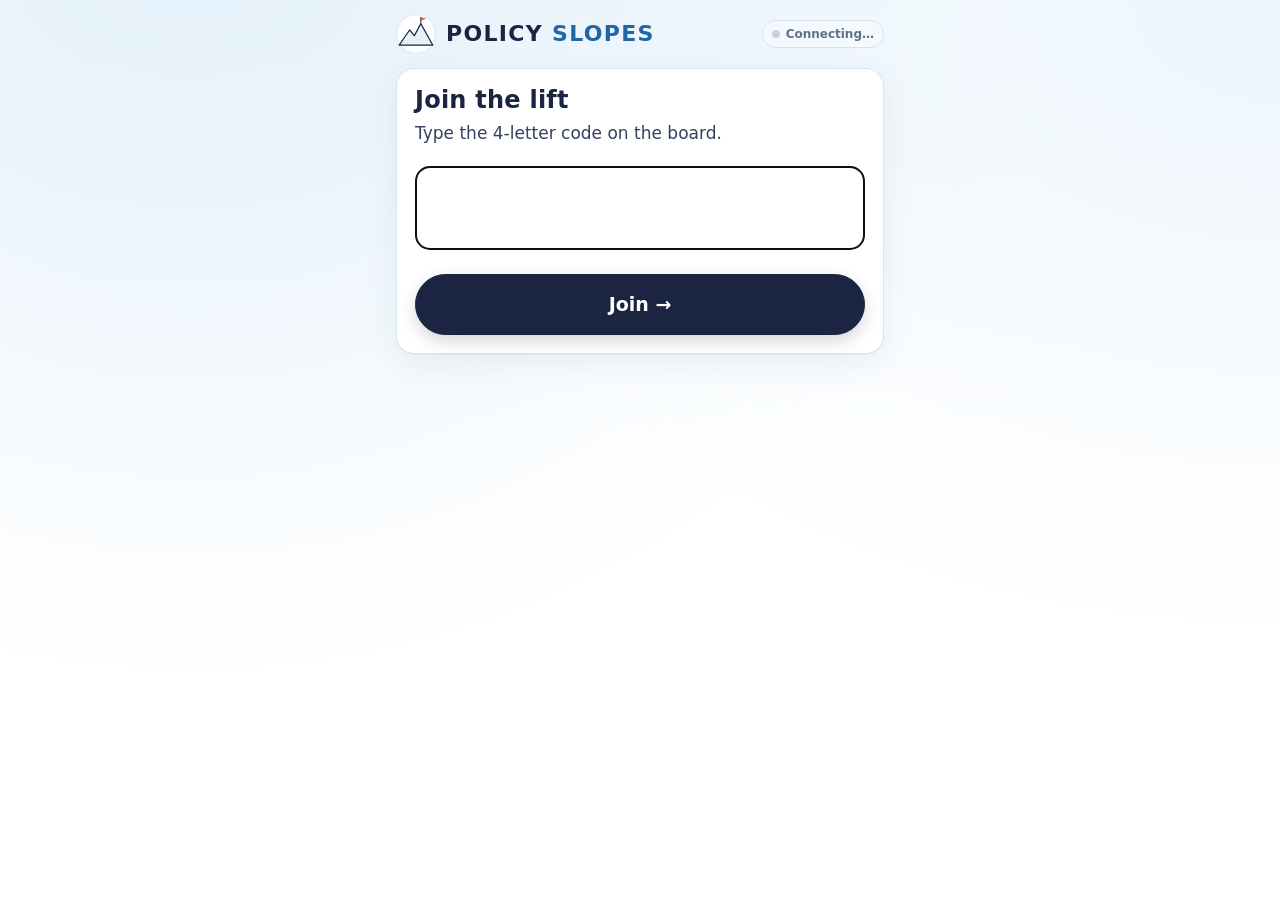
==== join.html @ b4858bbe "Add Policy Slopes: live phone version and group version - index.html: projector board (QR join, slop" ====
<!DOCTYPE html>
<html lang="en">
<head>
<meta charset="utf-8">
<meta name="viewport" content="width=device-width, initial-scale=1, viewport-fit=cover">
<meta name="theme-color" content="#F7FBFE">
<title>Policy Slopes Live: Join</title>
<link rel="stylesheet" href="css/styles.css">
<style>
body{font-size:17px}
.ph{max-width:520px;margin:0 auto;padding:max(14px,env(safe-area-inset-top)) 16px max(28px,env(safe-area-inset-bottom))}
.phtop{display:flex;align-items:center;gap:10px;margin-bottom:14px}
.phtop h1{font-size:22px;text-transform:uppercase;letter-spacing:.06em;line-height:1}
.phtop h1 span{color:var(--blue)}
.phtop .modebadge{margin-left:auto}
.modebadge{display:inline-flex;align-items:center;gap:6px;font-size:12px;font-weight:700;border-radius:999px;padding:4px 9px;background:var(--ice);border:1px solid var(--line);color:var(--muted)}
.modebadge i{width:8px;height:8px;border-radius:50%;background:#C9D3E0}
.modebadge.live i{background:var(--green)}.modebadge.demo i{background:var(--amber)}.modebadge.down i{background:var(--red)}
.pc{padding:18px}
.pc h2{font-size:24px;line-height:1.15;margin-bottom:6px}
.pc p{margin:4px 0 12px;color:var(--ink2)}
.codein{width:100%;font-size:40px;font-weight:800;letter-spacing:.3em;text-align:center;text-transform:uppercase;border:2px solid var(--line2);border-radius:14px;padding:10px;margin:8px 0 12px}
.nm{width:100%;border:1.5px solid var(--line2);border-radius:12px;padding:12px;font-size:18px;font-weight:700;margin:6px 0 12px}
.prev{display:flex;justify-content:center;margin:4px 0 10px}
.prev>div{width:150px;height:150px;border-radius:50%;background:radial-gradient(circle at 50% 40%,#fff,var(--frost));border:2px solid var(--line);display:flex;align-items:center;justify-content:center}
.kinds{grid-template-columns:repeat(5,minmax(0,1fr))}
.kinds button{aspect-ratio:1}
.kinds button svg{width:100%;height:auto}
.opts{margin:10px 0;font-size:14px}
.opts span.l{width:52px}
.chip{font-size:15px;padding:6px 12px}
.dot{width:34px;height:34px}
.bigbtn{width:100%;font-size:19px;padding:15px;margin-top:12px}
.center{text-align:center}
.biga{display:flex;justify-content:center;margin:10px 0}
.lifttitle{font-size:28px;font-weight:800;line-height:1.12;margin:8px 0 4px;text-wrap:balance}
.slopebox{margin:10px -6px 0;touch-action:manipulation}
.slopebox{padding-top:26px}
.slopebox svg{display:block;width:100%;height:auto;cursor:crosshair;overflow:visible}
.pbtns{display:grid;grid-template-columns:3fr 2fr;gap:8px;margin-top:10px}
.pbtns .btn{white-space:nowrap}
.pbtns .btn{font-size:18px;padding:14px}
.eyes{font-size:34px;font-weight:800;line-height:1.1;margin:8px 0}
.small{font-size:14px;color:var(--muted)}
@keyframes bob{0%,100%{transform:translateY(0)}50%{transform:translateY(-6px)}}
.bob{animation:bob 2.4s ease-in-out infinite}
@media (prefers-reduced-motion:reduce){.bob{animation:none}}
</style>
</head>
<body>
<div class="ph">
  <div class="phtop">
    <svg width="40" height="40" viewBox="0 0 100 100" aria-hidden="true"><circle cx="50" cy="50" r="48" fill="#fff" stroke="#D6E4F0" stroke-width="2"/><path d="M8 78 L34 40 L46 54 L62 24 L92 78 Z" fill="#E7F1F9" stroke="#1B2440" stroke-width="3" stroke-linejoin="round"/><path d="M62 24 V8" stroke="#1B2440" stroke-width="2.5"/><path d="M62 8 L76 12 L62 16 Z" fill="#E8524A"/></svg>
    <h1>Policy <span>Slopes</span></h1>
    <span class="modebadge" id="modeBadge"><i></i><span>Connecting…</span></span>
  </div>

  <section id="sCode" class="card pc hidden">
    <h2>Join the lift</h2>
    <p>Type the 4-letter code on the board.</p>
    <input class="codein" id="codeIn" maxlength="4" autocomplete="off" autocapitalize="characters" inputmode="text" aria-label="Room code">
    <button class="btn dark bigbtn" id="codeGo">Join →</button>
  </section>

  <section id="sProfile" class="card pc hidden">
    <h2>Pick your rider</h2>
    <div class="prev"><div id="prevAv"></div></div>
    <input class="nm" id="nameIn" maxlength="24" placeholder="Your first name (optional)" autocomplete="off">
    <div class="kinds" id="kindGrid"></div>
    <div class="opts" id="colorRow"></div>
    <div class="opts" id="styleRow"></div>
    <div class="opts" id="rideRow"></div>
    <button class="btn dark bigbtn" id="hopOn">Hop on the lift →</button>
  </section>

  <section id="sWait" class="card pc center hidden">
    <div class="biga bob" id="waitAv"></div>
    <div class="eyes">You're on the lift!</div>
    <p>Watch the board. The first case is coming up.</p>
    <button class="btn sm" id="editRider">Change my rider</button>
  </section>

  <section id="sPlace" class="hidden">
    <div class="card pc">
      <div class="caps" id="caseNum">Case</div>
      <div class="lifttitle" id="caseTitle"></div>
      <p class="small" id="placeHint">Tap the slope where this policy fits.</p>
      <div class="slopebox" id="slope"></div>
      <div class="pbtns">
        <button class="btn dark" id="lockBtn" disabled>✓ Lock in</button>
        <button class="btn" id="rerunBtn" disabled>↺ Re-run</button>
      </div>
    </div>
  </section>

  <section id="sLocked" class="card pc center hidden">
    <div class="biga" id="lockAv"></div>
    <div class="eyes">Locked in.<br>Eyes up!</div>
    <p id="lockMsg">Your spot is hidden until your teacher reveals the class average.</p>
    <button class="btn" id="changeBtn">Change my spot</button>
  </section>

  <section id="sReveal" class="card pc center hidden">
    <div class="biga bob" id="revAv"></div>
    <div class="eyes">Eyes up!</div>
    <p>The class average is on the board. Next case coming soon.</p>
  </section>

  <section id="sLodge" class="card pc center hidden">
    <div class="biga" id="lodgeAv"></div>
    <div class="eyes">Back at the lodge</div>
    <p>That's the end of the run. Thanks for riding!</p>
  </section>

  <section id="sEnded" class="card pc center hidden">
    <div class="eyes">Session ended</div>
    <p>Your teacher closed this lift. To join a new one, scan the new code.</p>
    <button class="btn" id="newCode">Enter a new code</button>
  </section>

  <p class="small center" id="lostMsg" style="margin-top:14px"></p>
</div>
<div class="toast" id="toast"></div>

<script src="js/config.js"></script>
<script src="js/vendor/supabase.js"></script>
<script src="js/common.js"></script>
<script src="js/join.js"></script>
</body>
</html>
---- css/styles.css ----
/* Policy Slopes Live: shared styles (from the single-device app) */
:root{
  --ink:#1B2440; --ink2:#34405e; --muted:#62708c; --line:#D6E4F0; --line2:#BCD3E7;
  --snow:#FFFFFF; --ice:#F4F9FD; --frost:#E7F1F9; --sky:#DCEBF7;
  --blue:#1E66A6; --blue2:#3A97DA; --green:#2E9A5B; --red:#E8524A; --amber:#FFB547;
  --font:"Avenir Next","Segoe UI",system-ui,-apple-system,"Helvetica Neue",Arial,sans-serif;
}
*{box-sizing:border-box}
html,body{margin:0}
body{
  font-family:var(--font);color:var(--ink);font-size:17px;line-height:1.5;min-height:100vh;
  background:
    radial-gradient(ellipse at 15% -10%, #E3F0FA 0, transparent 55%),
    radial-gradient(ellipse at 100% 0%, #EEF6FC 0, transparent 50%),
    linear-gradient(#F7FBFE, #FFFFFF 420px);
}
.wrap{max-width:1320px;margin:0 auto;padding:24px 22px 60px}
h1,h2,h3,h4{margin:0;font-weight:800;letter-spacing:.01em}
button{font:inherit;cursor:pointer;color:inherit}
input,textarea,select{font:inherit;color:var(--ink)}
.hidden{display:none!important}
.caps{text-transform:uppercase;letter-spacing:.14em;font-weight:800;font-size:12.5px;color:var(--blue)}

/* header */
header.top{display:flex;align-items:center;gap:18px;margin-bottom:22px}
header.top svg{flex:none}
header.top h1{font-size:clamp(28px,4vw,44px);line-height:1.02;text-transform:uppercase;letter-spacing:.06em}
header.top h1 span{color:var(--blue)}
header.top p{margin:4px 0 0;color:var(--muted);font-size:17px}
header.top .right{margin-left:auto;align-self:flex-start;display:flex;gap:8px}

/* buttons */
.btn{background:#fff;color:var(--ink);border:1.5px solid var(--line2);border-radius:999px;padding:9px 18px;font-weight:700;font-size:15.5px;transition:transform .08s,box-shadow .12s,background .12s;box-shadow:0 1px 0 rgba(27,36,64,.06)}
.btn:hover{background:var(--ice);border-color:var(--blue2)}
.btn:active{transform:translateY(1px)}
.btn.dark{background:var(--ink);color:#fff;border-color:var(--ink);box-shadow:0 6px 16px rgba(27,36,64,.18)}
.btn.dark:hover{background:#2a3762}
.btn.blue{background:var(--blue);color:#fff;border-color:var(--blue);box-shadow:0 6px 16px rgba(30,102,166,.22)}
.btn.blue:hover{background:#185a93}
.btn.big{font-size:18px;padding:13px 26px;text-transform:uppercase;letter-spacing:.08em;font-weight:800}
.btn.wide{width:100%}
.btn[disabled]{opacity:.4;cursor:not-allowed;transform:none;box-shadow:none}
.btn.sm{padding:6px 12px;font-size:14px}

/* cards */
.card{background:#fff;border:1px solid var(--line);border-radius:18px;box-shadow:0 10px 30px rgba(30,70,120,.07),0 1px 0 rgba(30,70,120,.04);position:relative}
.intro{padding:24px 28px;margin-bottom:22px;display:grid;grid-template-columns:1fr auto;gap:24px;align-items:center}
.intro h2{font-size:24px;margin-bottom:4px}
.intro ol{margin:8px 0 0;padding-left:24px}
.intro li{margin:4px 0}
.sign{border:3px solid var(--ink);border-radius:10px;padding:10px 16px;text-align:center;transform:rotate(-4deg);background:#fff;font-weight:800;letter-spacing:.12em;font-size:13px;line-height:1.5;box-shadow:4px 5px 0 var(--frost)}
.sign .icons{display:flex;gap:8px;justify-content:center;margin-bottom:6px}
@media (max-width:820px){.intro{grid-template-columns:1fr}.sign{justify-self:start}}

/* setup */
.setupbar{padding:18px 24px;margin-bottom:22px;display:flex;flex-wrap:wrap;gap:18px 28px;align-items:flex-end}
.field label{display:block;font-size:12.5px;text-transform:uppercase;letter-spacing:.12em;font-weight:800;color:var(--muted);margin-bottom:6px}
.field input[type=text],.field select{border:1.5px solid var(--line2);border-radius:12px;padding:9px 12px;background:#fff;min-width:240px}
.field input:focus,.field select:focus,textarea:focus{outline:3px solid rgba(58,151,218,.3);border-color:var(--blue2)}
.stepper{display:flex;align-items:center;gap:0;border:1.5px solid var(--line2);border-radius:999px;overflow:hidden;background:#fff}
.stepper button{border:none;background:none;width:42px;height:42px;font-size:22px;font-weight:700}
.stepper button:hover{background:var(--ice)}
.stepper b{min-width:44px;text-align:center;font-size:20px}
details.own{flex-basis:100%;border-top:1px dashed var(--line2);padding-top:12px}
details.own summary{cursor:pointer;font-weight:700;color:var(--blue)}
details.own textarea{width:100%;min-height:200px;border:1.5px solid var(--line2);border-radius:12px;padding:10px 12px;font-size:14.5px;line-height:1.5;margin-top:8px;font-family:ui-monospace,Menlo,Consolas,monospace}
details.own p{margin:8px 0;color:var(--muted);font-size:15px}

.players{display:grid;grid-template-columns:repeat(auto-fill,minmax(min(100%,380px),1fr));gap:18px;margin-bottom:24px}
.pcard{padding:16px;display:grid;grid-template-columns:104px minmax(0,1fr);gap:14px;align-items:start;min-width:0;overflow:hidden}
.pcard > div{min-width:0}
@media (max-width:480px){.pcard{grid-template-columns:1fr}.pcard .pav{margin:0 auto}}
.pcard .pav{width:104px;height:104px;border-radius:50%;background:radial-gradient(circle at 50% 40%,#fff,var(--frost));display:flex;align-items:center;justify-content:center;border:2px solid var(--line)}
.pcard .num{font-size:12px;text-transform:uppercase;letter-spacing:.14em;font-weight:800;color:var(--muted)}
.pcard input{width:100%;border:1.5px solid var(--line2);border-radius:10px;padding:7px 10px;margin:4px 0 8px;font-weight:700}
.kinds{display:grid;grid-template-columns:repeat(5,minmax(0,1fr));gap:4px;margin-bottom:8px}
.kinds button{border:1.5px solid transparent;background:var(--ice);border-radius:10px;padding:2px;line-height:0;min-width:0;aspect-ratio:1}
.kinds button svg{width:100%;height:auto;max-width:44px}
.kinds button:hover{border-color:var(--line2)}
.kinds button.on{border-color:var(--blue);background:#fff;box-shadow:0 0 0 2px rgba(30,102,166,.15)}
.opts{display:flex;align-items:center;gap:6px;flex-wrap:wrap;font-size:13px;color:var(--muted);margin-top:4px}
.opts span.l{width:42px;font-weight:700;text-transform:uppercase;letter-spacing:.08em;font-size:11px}
.dot{width:24px;height:24px;border-radius:50%;border:3px solid #fff;box-shadow:0 0 0 1.5px var(--line2);padding:0}
.dot.on{box-shadow:0 0 0 2.5px var(--blue)}
.chip{border:1.5px solid var(--line2);background:#fff;border-radius:999px;padding:2px 10px;font-size:13px;font-weight:600}
.chip.on{background:var(--ink);color:#fff;border-color:var(--ink)}
.warn{color:#B4436C;font-weight:600;font-size:15px}
.resume{padding:14px 20px;margin-bottom:18px;display:flex;align-items:center;gap:14px;flex-wrap:wrap;background:linear-gradient(90deg,#fff,var(--ice))}
.startrow{display:flex;justify-content:center;gap:14px;align-items:center;flex-wrap:wrap}

/* play */
.play{display:grid;grid-template-columns:minmax(0,1fr) 330px;gap:22px;align-items:start}
@media (max-width:1020px){.play{grid-template-columns:1fr}}
.boardcard{padding:14px 14px 10px}
.boardbar{display:flex;align-items:center;gap:10px;flex-wrap:wrap;padding:2px 6px 10px}
.seg{display:inline-flex;border:1.5px solid var(--line2);border-radius:999px;overflow:hidden;background:#fff}
.seg button{border:none;background:none;padding:7px 14px;font-weight:700;font-size:14px;color:var(--muted)}
.seg button.on{background:var(--ink);color:#fff}
.underbar{display:grid;grid-template-columns:minmax(0,1fr) 250px;gap:16px;padding:14px 6px 6px;border-top:1px solid var(--line);margin-top:12px;align-items:end}
@media (max-width:760px){.underbar{grid-template-columns:1fr}}
.uh{font-size:13px;text-transform:uppercase;letter-spacing:.14em;color:var(--muted);margin:0 0 8px;font-weight:800}
.uh span{text-transform:none;letter-spacing:0;font-weight:600;margin-left:6px}
.ucards{display:grid;grid-template-columns:repeat(3,minmax(0,1fr));gap:10px}
.ucard{position:relative;border:1.5px solid var(--line2);border-radius:12px;background:#fff;padding:10px 12px 36px;min-height:100px;font-weight:700;font-size:15.5px;line-height:1.25}
.ucard.pick{cursor:pointer}
.ucard.pick:hover,.ucard.pick:focus-visible{border-color:var(--blue);background:var(--ice);outline:none}
.ucard .go{position:absolute;left:12px;bottom:9px;font-size:12.5px;color:var(--blue);font-weight:800}
.ucard:not(.pick) .go{color:var(--muted)}
.ucard .skip{position:absolute;right:6px;bottom:5px;border:none;background:none;color:var(--muted);font-size:13px;font-weight:700;padding:5px 8px;border-radius:8px}
.ucard .skip:hover{background:#FDECEC;color:#B4436C}
.ubtns{display:flex;flex-direction:column;gap:8px}
.boardbar .hint{margin-left:auto;color:var(--muted);font-size:14px}
#board{position:relative}
#board svg{display:block;width:100%;height:auto;border-radius:12px}
.popbtns{position:absolute;transform:translateY(-50%);display:flex;flex-direction:column;gap:6px;z-index:5}
.popbtns.left{transform:translate(-100%,-50%)}
.popbtns .btn{white-space:nowrap;padding:8px 14px;font-size:15px;box-shadow:0 6px 16px rgba(27,36,64,.22)}
@keyframes popin{from{opacity:0}to{opacity:1}}
#board.clickable svg{cursor:crosshair}
.side{display:flex;flex-direction:column;gap:18px}
.lift{position:relative;padding-top:46px}
.lift .cable{position:absolute;left:-8px;top:0;height:60px;width:calc(100% + 16px);overflow:visible}
.liftcard{position:relative;padding:22px 20px 20px;border-radius:14px;background:#fff;border:2px solid var(--ink);box-shadow:0 14px 30px rgba(30,70,120,.16);transform-origin:50% -40px}
.liftcard .lbl{display:flex;align-items:center;gap:8px;font-size:13px;text-transform:uppercase;letter-spacing:.14em;font-weight:800;color:var(--blue)}
.liftcard .lbl i{font-style:normal;background:var(--ink);color:#fff;border-radius:999px;padding:2px 10px;letter-spacing:.08em}
.liftcard h3{font-size:clamp(26px,2.4vw,32px);line-height:1.1;margin:12px 0 10px;text-wrap:balance}
.liftcard p{margin:0;color:var(--ink2);font-size:15.5px}
.lift.draw .liftcard{animation:swing 1s cubic-bezier(.3,1.4,.5,1)}
@keyframes swing{0%{opacity:0;transform:translateX(-60px) rotate(6deg)}45%{opacity:1;transform:translateX(0) rotate(-4deg)}70%{transform:rotate(2deg)}100%{transform:rotate(0)}}
.sideacts{padding:14px;display:flex;flex-direction:column;gap:10px}
.sideacts .ucards{display:flex;flex-direction:column;gap:8px}
.sideacts .ucard{min-height:0;padding:10px 12px 32px;font-size:15px}
.turnbar{display:grid;grid-template-columns:minmax(0,1fr) minmax(0,300px);gap:16px;padding:14px 6px 4px;border-top:1px solid var(--line);margin-top:12px;align-items:start}
@media (max-width:760px){.turnbar{grid-template-columns:1fr}}
.turnbar h4{font-size:13px;text-transform:uppercase;letter-spacing:.14em;color:var(--muted);margin-bottom:8px}
.tlist{display:grid;grid-template-columns:repeat(auto-fill,minmax(210px,1fr));gap:6px}
.trow{display:flex;align-items:center;gap:10px;padding:5px 8px;border-radius:12px;border:1.5px solid var(--line)}
.trow.now{border-color:var(--blue);background:var(--ice)}
.trow .nm{flex:1;font-weight:700}
.trow .nm{line-height:1.15}
.trow .st{text-align:right;line-height:1.2;font-size:12.5px;color:var(--muted);font-weight:600}
.trow .st.ok{color:var(--green)}
.callout{background:var(--ice);border:1px solid var(--line);border-radius:12px;padding:10px 12px;margin-bottom:12px;font-size:15.5px}
.callout b{color:var(--blue)}
.avgbox{display:grid;grid-template-columns:1fr 1fr;gap:8px;margin-bottom:12px}
.avgbox div{background:var(--ice);border-radius:12px;padding:8px 10px;font-size:13px;color:var(--muted)}
.avgbox b{display:block;font-size:17px;color:var(--ink)}
.log{padding:16px 18px}
.log h4{font-size:13px;text-transform:uppercase;letter-spacing:.14em;color:var(--muted);margin-bottom:6px}
.log ol{list-style:none;margin:0;padding:0}
.log li{display:flex;gap:10px;align-items:center;padding:6px 6px;border-radius:10px;cursor:pointer;font-size:15px}
.log li:hover,.log li.on{background:var(--ice)}
.log .n{flex:none;width:24px;height:24px;border-radius:50%;background:var(--ink);color:#fff;font-size:12.5px;font-weight:800;display:flex;align-items:center;justify-content:center}
.log .t{flex:1;font-weight:600}
.log .a{font-size:12.5px;color:var(--muted);text-align:right}
.log .empty{color:var(--muted);font-size:15px;font-style:italic}
@keyframes pulse{0%{r:26;opacity:.7}100%{r:40;opacity:0}}
.pulse{animation:pulse 1.4s ease-out infinite}
@keyframes pop{0%{opacity:0;transform:scale(.6)}70%{opacity:1;transform:scale(1.06)}100%{transform:scale(1)}}
.pop{transform-box:fill-box;transform-origin:center;animation:pop .55s cubic-bezier(.2,.9,.3,1.3) both}
@keyframes slide{from{opacity:0}to{opacity:1}}
.fade{animation:slide .6s ease both}

/* results */
.results{display:grid;grid-template-columns:1fr 1fr;gap:22px}
@media (max-width:1020px){.results{grid-template-columns:1fr}}
.res{padding:16px}
.res h3{font-size:19px;margin:2px 4px 10px;display:flex;align-items:center;gap:8px}
.res .img{border:1px solid var(--line);border-radius:10px;overflow:hidden;background:#fff;min-height:200px;display:flex;align-items:center;justify-content:center;color:var(--muted)}
.res .img img{display:block;width:100%;height:auto}
.res .acts{display:flex;gap:8px;flex-wrap:wrap;margin-top:12px}
.sendbar{padding:20px 24px;margin-bottom:22px;display:grid;grid-template-columns:auto 1fr auto;gap:18px;align-items:center}
@media (max-width:820px){.sendbar{grid-template-columns:1fr}}
.sendbar ol{margin:4px 0 0;padding-left:20px;font-size:15.5px;color:var(--ink2)}
.savehelp{margin-top:10px;background:#FFF7E6;border:1px solid #F5D9A8;border-radius:12px;padding:10px 12px;font-size:15px}
.sendbar .acts{display:flex;flex-direction:column;gap:8px;min-width:250px}

.toast{position:fixed;left:50%;bottom:26px;transform:translateX(-50%) translateY(20px);background:var(--ink);color:#fff;padding:10px 18px;border-radius:999px;font-weight:700;opacity:0;transition:all .25s;z-index:90;pointer-events:none}
.toast.show{opacity:1;transform:translateX(-50%)}
footer{text-align:center;color:var(--muted);font-size:14px;margin-top:40px}

#printArea{display:none}
@media print{
  body{background:#fff}
  .wrap,.toast{display:none!important}
  #printArea{display:block}
  #printArea img{display:block;width:100%;height:auto}
  @page{size:landscape;margin:8mm}
}
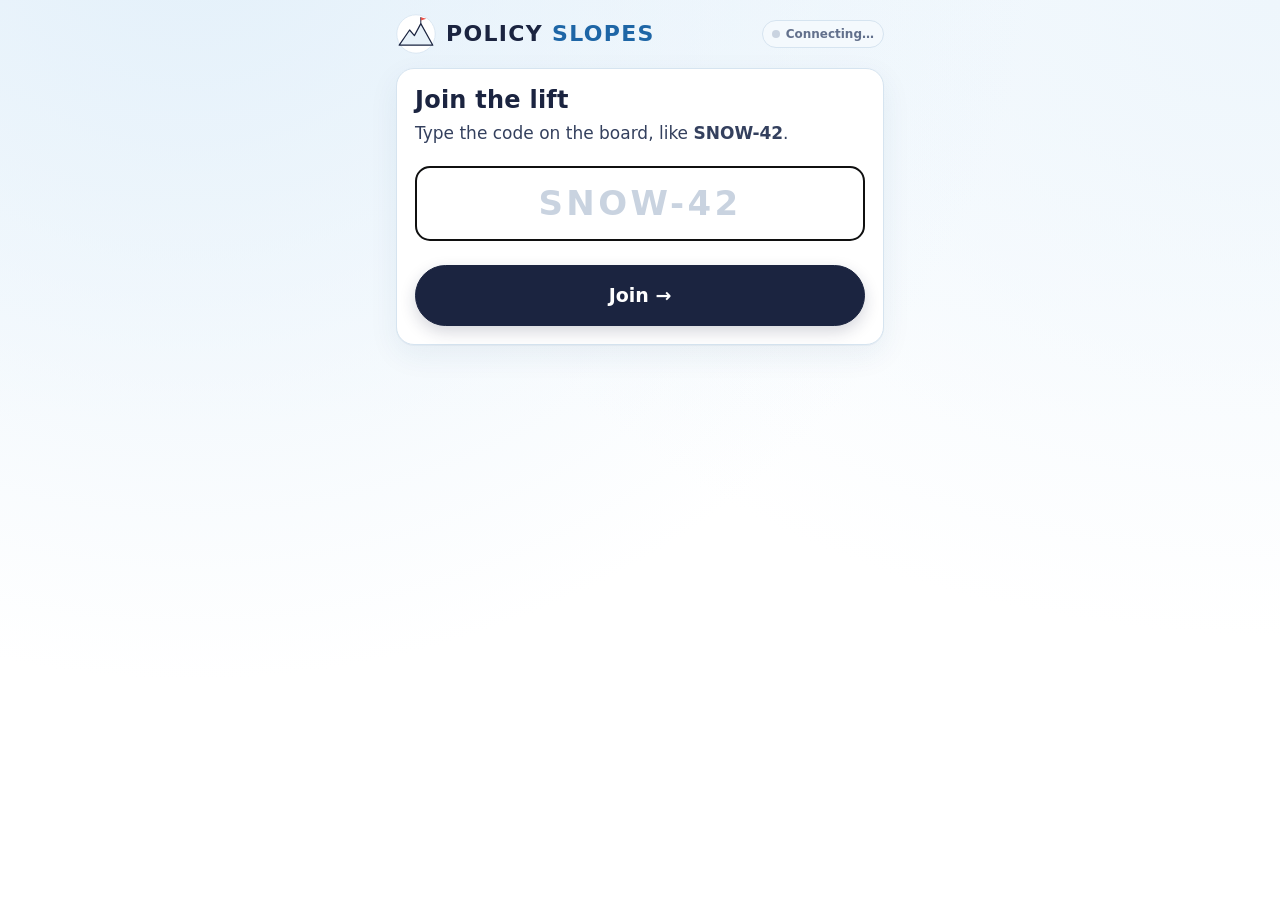
==== commit 4356d6d4: "Use ski-themed room codes (e.g. SNOW-42) Room codes are now a ski word plus two digits instead of fo" ====
--- a/join.html
+++ b/join.html
@@ -19,7 +19,8 @@
 .pc{padding:18px}
 .pc h2{font-size:24px;line-height:1.15;margin-bottom:6px}
 .pc p{margin:4px 0 12px;color:var(--ink2)}
-.codein{width:100%;font-size:40px;font-weight:800;letter-spacing:.3em;text-align:center;text-transform:uppercase;border:2px solid var(--line2);border-radius:14px;padding:10px;margin:8px 0 12px}
+.codein::placeholder{color:#C9D3E0}
+.codein{width:100%;font-size:34px;font-weight:800;letter-spacing:.1em;text-align:center;text-transform:uppercase;border:2px solid var(--line2);border-radius:14px;padding:10px;margin:8px 0 12px}
 .nm{width:100%;border:1.5px solid var(--line2);border-radius:12px;padding:12px;font-size:18px;font-weight:700;margin:6px 0 12px}
 .prev{display:flex;justify-content:center;margin:4px 0 10px}
 .prev>div{width:150px;height:150px;border-radius:50%;background:radial-gradient(circle at 50% 40%,#fff,var(--frost));border:2px solid var(--line);display:flex;align-items:center;justify-content:center}
@@ -57,8 +58,8 @@
 
   <section id="sCode" class="card pc hidden">
     <h2>Join the lift</h2>
-    <p>Type the 4-letter code on the board.</p>
-    <input class="codein" id="codeIn" maxlength="4" autocomplete="off" autocapitalize="characters" inputmode="text" aria-label="Room code">
+    <p>Type the code on the board, like <b>SNOW-42</b>.</p>
+    <input class="codein" id="codeIn" maxlength="10" placeholder="SNOW-42" autocomplete="off" autocapitalize="characters" inputmode="text" aria-label="Room code">
     <button class="btn dark bigbtn" id="codeGo">Join →</button>
   </section>
 
